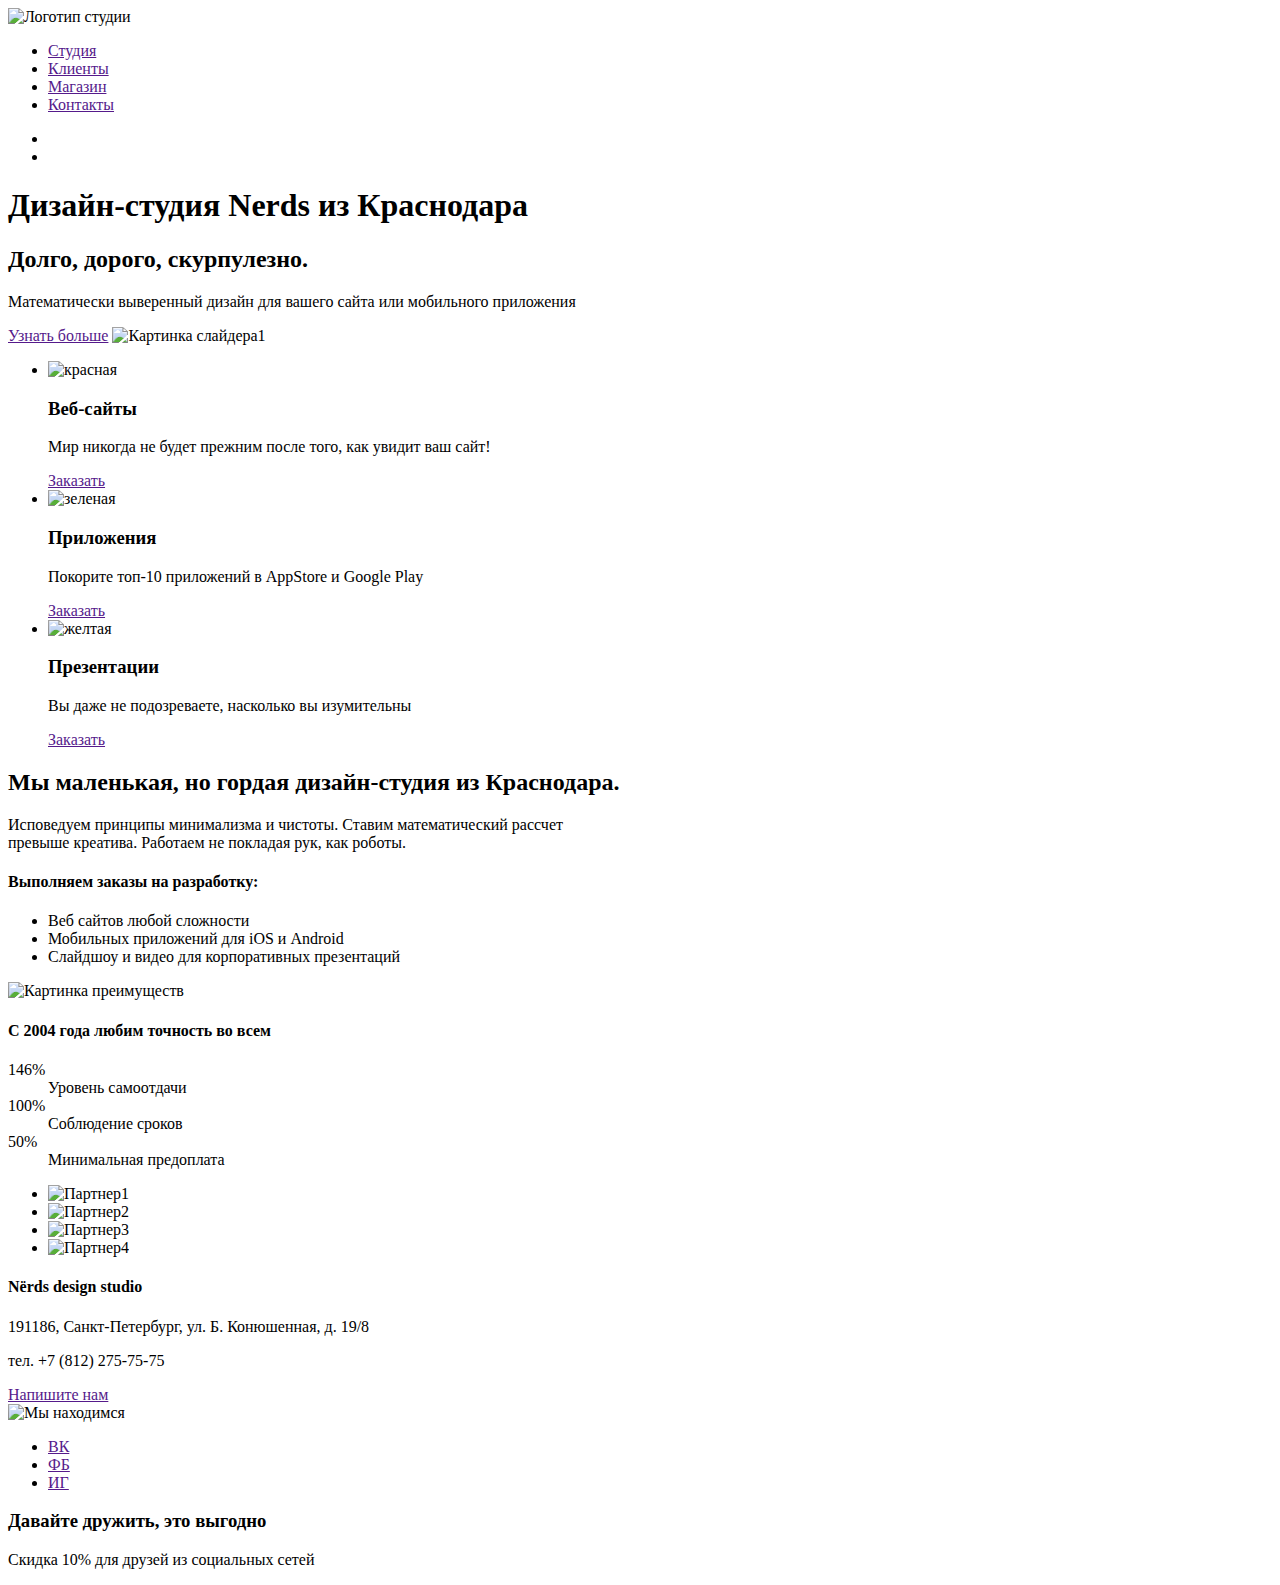
==== index.html @ b824a559 "1_stage" ====
<!DOCTYPE html>
<html lang="ru">
<head>
	<title>Дизайн-студия Nerds из Краснодара</title>
</head>
<body>
	<header id="main-header">
		<a class="main-header-logo"><img src="" alt="Логотип студии"></a>
		<nav class="main-navigation">
			<ul class="main-navigation__list">
				<li class="main-navigation__item"><a href="">Студия</a></li>
				<li class="main-navigation__item"><a href="">Клиенты</a></li>
				<li class="main-navigation__item"><a href="">Магазин</a></li>
				<li class="main-navigation__item"><a href="">Контакты</a></li>
			</ul>
			<ul class="user-navigation__list">
				<li class="user-navigation__item"></li>
				<li class="user-navigation__item"></li>
		</ul>
		</nav>
	</header>
	<main>
		<section id="main-slider">
			<h1 class="visually-hidden">Дизайн-студия Nerds из Краснодара</h1>
			<h2>Долго, дорого, скурпулезно.</h2>
			<p>Математически выверенный дизайн для вашего сайта или мобильного приложения</p>
			<a class="btn" href="">Узнать больше</a>
			<img src="" alt="Картинка слайдера1">
		</section>

		<section id="offers">
			<ul class="offers__list">
				<li class="offers__item">
					<img src="" alt="красная">
					<h3>Веб-сайты</h3>
					<p>Мир никогда не будет прежним после того, как увидит ваш сайт!</p>
					<a href="" class="offers__item__btn btn">Заказать</a>
				</li>
				<li class="offers__item">
					<img src="" alt="зеленая">
					<h3>Приложения</h3>
					<p>Покорите топ-10 приложений в AppStore и Google Play</p>
					<a href="" class="offers__item__btn btn">Заказать</a>
				</li>
				<li class="offers__item">
					<img src="" alt="желтая">
					<h3>Презентации</h3>
					<p>Вы даже не подозреваете, насколько вы изумительны</p>
					<a href="" class="offers__item__btn btn">Заказать</a>
				</li>
			</ul>
		</section>

		<section id="about">
			<h2>Мы маленькая, но гордая дизайн-студия из Краснодара.</h2>
			<p>Исповедуем принципы минимализма и чистоты. Ставим математический рассчет<br>превыше креатива. Работаем не покладая рук, как роботы.</p>
			<h4>Выполняем заказы на разработку:</h4>
			<ul class="about__list">
				<li class="about__item">Веб сайтов любой сложности</li>
				<li class="about__item">Мобильных приложений для iOS и Android</li>
				<li class="about__item">Слайдшоу и видео для корпоративных презентаций</li>
			</ul>
		</section>

		<section id="achievements">
					<img src="" alt="Картинка преимуществ">
					<h4>С 2004 года любим точность во всем</h4>
					<dl achievments__list>
						<dt>146%</dt>
						<dd>Уровень самоотдачи</dd>
						<dt>100%</dt>
						<dd>Соблюдение сроков</dd>
						<dt>50%</dt>
						<dd>Минимальная предоплата</dd>
					</dl>
		</section>	

		<section id="partners">
				<ul class="partners__list">
					<li class="partners__item"><img src="" alt="Партнер1"></li>
					<li class="partners__item"><img src="" alt="Партнер2"></li>
					<li class="partners__item"><img src="" alt="Партнер3"></li>
					<li class="partners__item"><img src="" alt="Партнер4"></li>
				</ul>
		</section>

		<section id="map">
			<div class="map__sticker">
				<h4>Nёrds design studio</h4>
				<p>191186, Санкт-Петербург, ул. Б. Конюшенная, д. 19/8</p>
				<p>тел. +7 (812) 275-75-75</p>
				<a class="btn" href="">Напишите нам</a>
			</div>
			<img src="" alt="Мы находимся">
		</section>

	</main>

	<footer id="main-footer">
		<ul class="footer__social-list">
			<li class="footer__social-item"><a href="">ВК</a></li>
			<li class="footer__social-item"><a href="">ФБ</a></li>
			<li class="footer__social-item"><a href="">ИГ</a></li>
		</ul>

		<div class="footer__text">
			<h3>Давайте дружить, это выгодно</h3>
			<p>Скидка 10% для друзей из социальных сетей</p>
		</div>
	</footer>
</body>
</html>
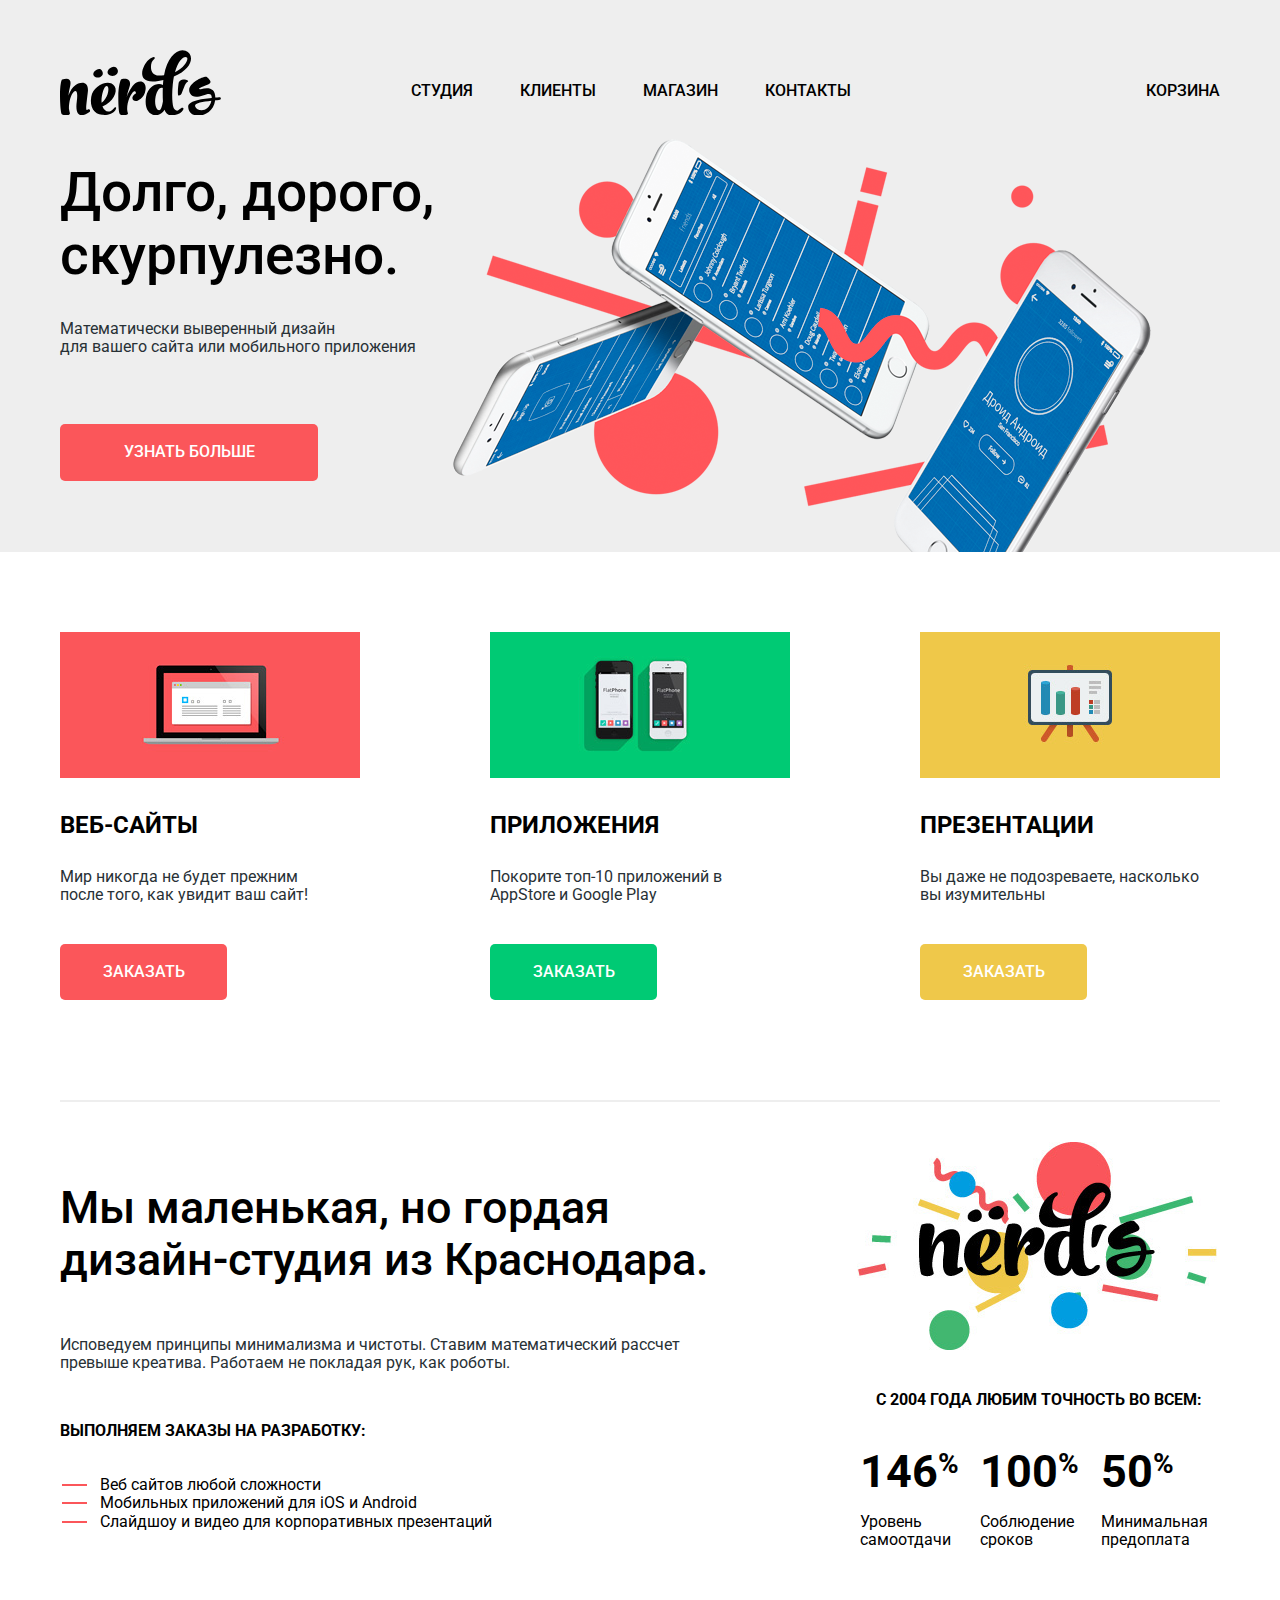
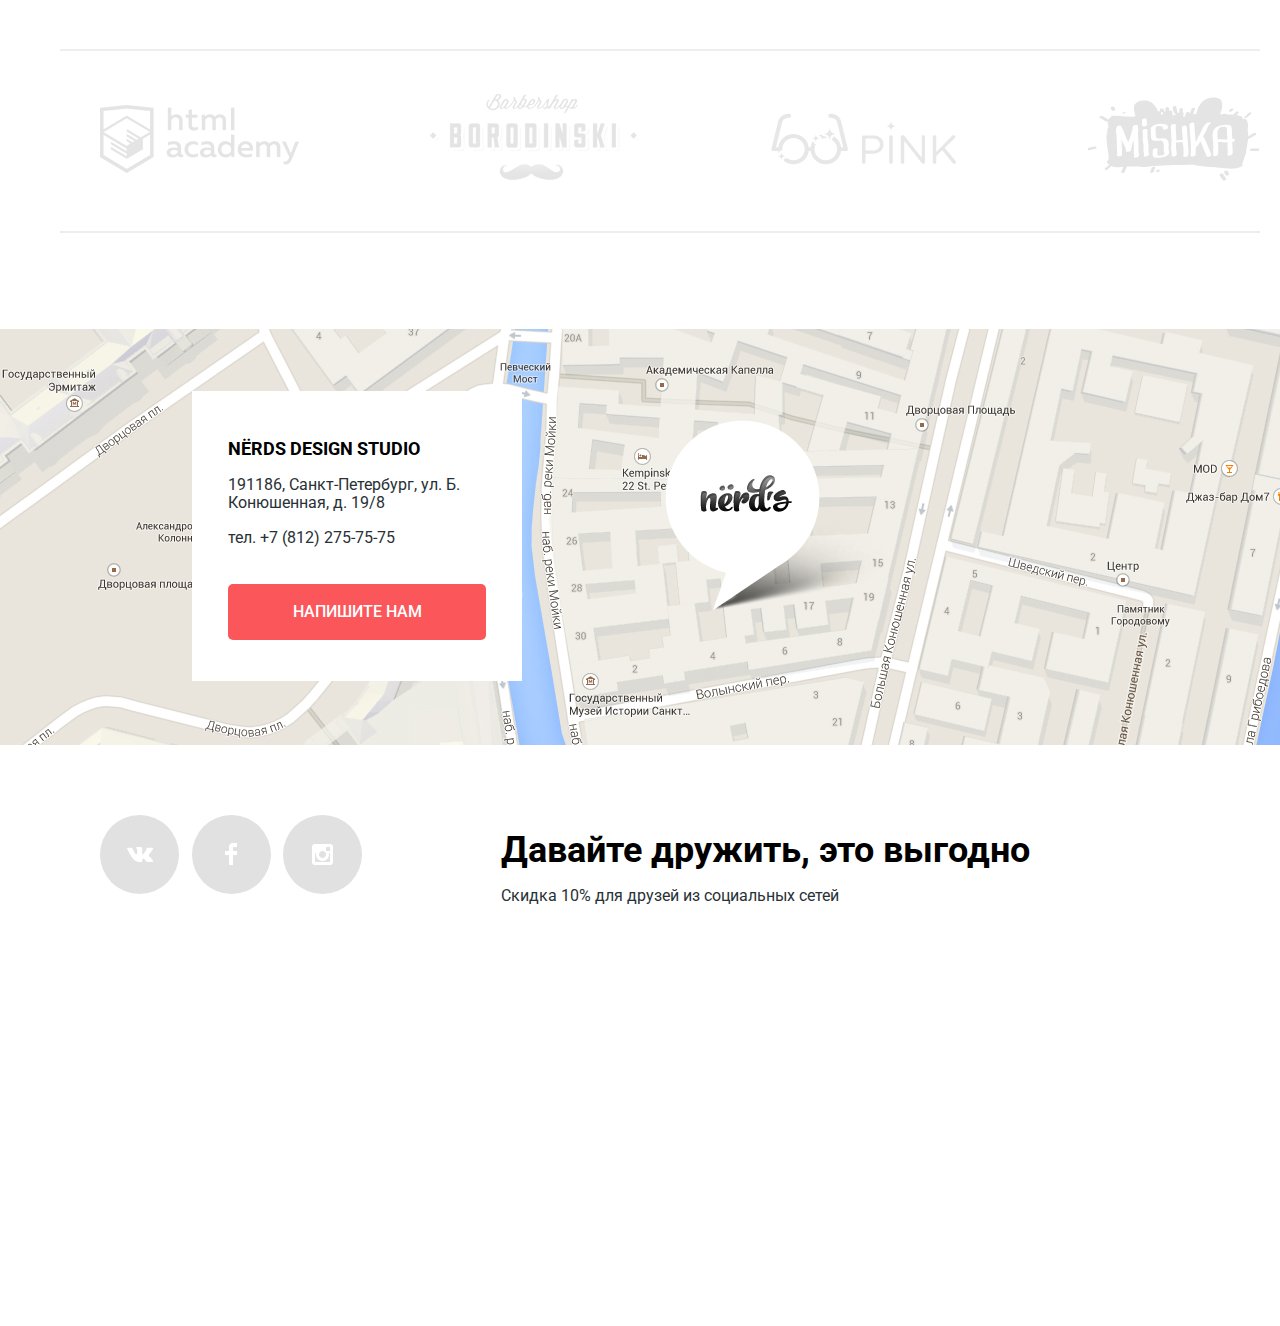
==== commit c089abe6: "css without availability" ====
--- a/index.html
+++ b/index.html
@@ -2,58 +2,69 @@
 <html lang="ru">
 <head>
 	<title>Дизайн-студия Nerds из Краснодара</title>
+	<link rel="stylesheet" href="css/normalize.css">
+	<link rel="stylesheet" href="css/style.css">
+	<link href="https://fonts.googleapis.com/css2?family=Roboto:wght@400;500;700&display=swap" rel="stylesheet">
+	<meta name="viewport" content="width=1400">
 </head>
 <body>
-	<header id="main-header">
-		<a class="main-header-logo"><img src="" alt="Логотип студии"></a>
-		<nav class="main-navigation">
+	<header>
+		<div class="container">
+			<nav class="main-navigation">
+			<a class="main-header__logo"><img src="img/nerds-logo.svg" width="161px" height="66px" alt="Логотип студии"></a>
 			<ul class="main-navigation__list">
-				<li class="main-navigation__item"><a href="">Студия</a></li>
-				<li class="main-navigation__item"><a href="">Клиенты</a></li>
-				<li class="main-navigation__item"><a href="">Магазин</a></li>
-				<li class="main-navigation__item"><a href="">Контакты</a></li>
+					<li class="main-navigation__item"><a href="">Студия</a></li>
+					<li class="main-navigation__item"><a href="">Клиенты</a></li>
+					<li class="main-navigation__item"><a href="">Магазин</a></li>
+					<li class="main-navigation__item"><a href="#main-footer">Контакты</a></li>
+				</ul>
+				<ul class="user-navigation__list">
+					<li class="user-navigation__item"><a href="">Корзина</a></li>
 			</ul>
-			<ul class="user-navigation__list">
-				<li class="user-navigation__item"></li>
-				<li class="user-navigation__item"></li>
-		</ul>
-		</nav>
+			</nav>
+			<h1 class="visually-hidden">Дизайн-студия Nerds из Краснодара</h1>
+			<section id="main-slider">
+				<div class="main-slider__body">
+					<div class="main-slider__wrapper">
+						<h2>Долго, дорого, скурпулезно.</h2>
+						<p>Математически выверенный дизайн<br>для вашего сайта или мобильного приложения</p>
+						<a class="btn" href="">Узнать больше</a>
+					</div>
+				</div>
+			</section>
+		</div>
 	</header>
+
 	<main>
-		<section id="main-slider">
-			<h1 class="visually-hidden">Дизайн-студия Nerds из Краснодара</h1>
-			<h2>Долго, дорого, скурпулезно.</h2>
-			<p>Математически выверенный дизайн для вашего сайта или мобильного приложения</p>
-			<a class="btn" href="">Узнать больше</a>
-			<img src="" alt="Картинка слайдера1">
-		</section>
-
+		<div class="container">
 		<section id="offers">
 			<ul class="offers__list">
 				<li class="offers__item">
-					<img src="" alt="красная">
+					<img src="img/illustration-1.jpg" alt="красная">
 					<h3>Веб-сайты</h3>
 					<p>Мир никогда не будет прежним после того, как увидит ваш сайт!</p>
 					<a href="" class="offers__item__btn btn">Заказать</a>
 				</li>
 				<li class="offers__item">
-					<img src="" alt="зеленая">
+					<img src="img/illustration-2.jpg" alt="зеленая">
 					<h3>Приложения</h3>
 					<p>Покорите топ-10 приложений в AppStore и Google Play</p>
-					<a href="" class="offers__item__btn btn">Заказать</a>
+					<a href="" class="offers__item__btn_green btn">Заказать</a>
 				</li>
 				<li class="offers__item">
-					<img src="" alt="желтая">
+					<img src="img/illustration-3.jpg" alt="желтая">
 					<h3>Презентации</h3>
 					<p>Вы даже не подозреваете, насколько вы изумительны</p>
-					<a href="" class="offers__item__btn btn">Заказать</a>
+					<a href="" class="offers__item__btn_yellow btn">Заказать</a>
 				</li>
 			</ul>
+
 		</section>
 
+		<div class="about__block__wrapper">
 		<section id="about">
 			<h2>Мы маленькая, но гордая дизайн-студия из Краснодара.</h2>
-			<p>Исповедуем принципы минимализма и чистоты. Ставим математический рассчет<br>превыше креатива. Работаем не покладая рук, как роботы.</p>
+			<p>Исповедуем принципы минимализма и чистоты. Ставим математический рассчет превыше креатива. Работаем не покладая рук, как роботы.</p>
 			<h4>Выполняем заказы на разработку:</h4>
 			<ul class="about__list">
 				<li class="about__item">Веб сайтов любой сложности</li>
@@ -63,44 +74,86 @@
 		</section>
 
 		<section id="achievements">
-					<img src="" alt="Картинка преимуществ">
-					<h4>С 2004 года любим точность во всем</h4>
-					<dl achievments__list>
-						<dt>146%</dt>
-						<dd>Уровень самоотдачи</dd>
-						<dt>100%</dt>
-						<dd>Соблюдение сроков</dd>
-						<dt>50%</dt>
-						<dd>Минимальная предоплата</dd>
-					</dl>
+					<img src="img/nerds-illustration.jpg" alt="Картинка преимуществ">
+					<table class="achievements__table">
+            <caption>с 2004 года Любим точность во всем:</caption>
+            <thead>
+              <tr>
+                <th>Уровень самоотдачи</th>
+                <th>Соблюдение сроков</th>
+                <th>Минимальная предоплата</th>
+              </tr>
+            </thead>
+            <tbody>
+              <tr>
+                <td>146<sup>%</sup></td>
+                <td>100<sup>%</sup></td>
+                <td>50<sup>%</sup></td>
+              </tr>
+            </tbody>
+          </table>
 		</section>	
+		</div>
 
 		<section id="partners">
 				<ul class="partners__list">
-					<li class="partners__item"><img src="" alt="Партнер1"></li>
-					<li class="partners__item"><img src="" alt="Партнер2"></li>
-					<li class="partners__item"><img src="" alt="Партнер3"></li>
-					<li class="partners__item"><img src="" alt="Партнер4"></li>
+					<li class="partners__item"><a href=""><img src="img/logo-1.png" alt="Партнер1"></a></li>
+					<li class="partners__item"><a href=""><img src="img/logo-2.png" alt="Партнер1"></a></li>
+					<li class="partners__item"><a href=""><img src="img/logo-3.png" alt="Партнер1"></a></li>
+					<li class="partners__item"><a href=""><img src="img/logo-4.png" alt="Партнер1"></a></li>
 				</ul>
 		</section>
+	</div>
 
 		<section id="map">
+			<h2 class="visually-hidden">Мы находимся</h2>
+			<figure class="map__image">
+				<img src="img/map.jpg" alt="Карта">
+			</figure>
 			<div class="map__sticker">
 				<h4>Nёrds design studio</h4>
 				<p>191186, Санкт-Петербург, ул. Б. Конюшенная, д. 19/8</p>
 				<p>тел. +7 (812) 275-75-75</p>
 				<a class="btn" href="">Напишите нам</a>
 			</div>
-			<img src="" alt="Мы находимся">
+			<img class="map__marker" src="img/map-marker.png" alt="Мы находимся">
 		</section>
 
 	</main>
 
+	<div class="container">
 	<footer id="main-footer">
 		<ul class="footer__social-list">
-			<li class="footer__social-item"><a href="">ВК</a></li>
-			<li class="footer__social-item"><a href="">ФБ</a></li>
-			<li class="footer__social-item"><a href="">ИГ</a></li>
+			<li class="footer__social-item">
+				<a href="">
+					<svg version="1.1" id="Layer_1" xmlns="http://www.w3.org/2000/svg" xmlns:xlink="http://www.w3.org/1999/xlink" x="0px" y="0px" width="26px" height="15px" viewBox="0 0 26 15" enable-background="new 0 0 26 15" xml:space="preserve">
+						<path fill="#FFFFFF" d="M16.138,11.51c0.956-0.309,2.18,2.04,3.483,2.939c0.978,0.681,1.727,0.534,1.727,0.534l3.473-0.05
+						c0,0,1.815-0.112,0.957-1.554c-0.071-0.12-0.503-1.069-2.585-3.022c-2.177-2.043-1.882-1.712,0.739-5.244
+						c1.597-2.153,2.236-3.468,2.036-4.028c-0.192-0.539-1.365-0.399-1.365-0.399L20.69,0.713c-0.381,0.001-0.704,0.119-0.851,0.515
+						c-0.003,0.004-0.621,1.666-1.445,3.079c-1.741,2.989-2.436,3.148-2.724,2.961c-0.661-0.433-0.494-1.737-0.494-2.664
+						c0-2.897,0.432-4.105-0.846-4.417c-0.427-0.104-0.739-0.172-1.828-0.182c-1.392-0.021-2.574,0-3.244,0.329
+						c-0.445,0.223-0.786,0.712-0.579,0.74c0.26,0.035,0.843,0.16,1.155,0.586c0.401,0.552,0.389,1.789,0.389,1.789
+						s0.229,3.411-0.54,3.834c-0.528,0.29-1.25-0.302-2.803-3.016C6.087,2.879,5.488,1.345,5.488,1.345S5.372,1.06,5.162,0.904
+						C4.912,0.719,4.562,0.66,4.562,0.66L0.848,0.684c0,0-0.558,0.016-0.763,0.262C-0.097,1.164,0.07,1.614,0.07,1.614
+						s2.909,6.881,6.203,10.347c3.02,3.182,6.452,2.971,6.452,2.971h1.555c0,0,0.469-0.054,0.709-0.312
+						c0.224-0.24,0.214-0.691,0.214-0.691S15.172,11.82,16.138,11.51z"/>
+					</svg>
+				</a>
+			</li>
+			<li class="footer__social-item">
+				<a href="">
+					<svg xmlns="http://www.w3.org/2000/svg" xmlns:xlink="http://www.w3.org/1999/xlink" width="12" height="22" viewBox="0 0 12 22">
+  					<image id="fb-icon" width="12" height="22" xlink:href="[data-uri]"/>
+					</svg>
+				</a>
+			</li>
+			<li class="footer__social-item">
+				<a href="">
+					<svg xmlns="http://www.w3.org/2000/svg" xmlns:xlink="http://www.w3.org/1999/xlink" width="21" height="21" viewBox="0 0 21 21">
+  					<image id="insta-icon" width="21" height="21" xlink:href="[data-uri]"/>
+					</svg>
+				</a>
+			</li>
 		</ul>
 
 		<div class="footer__text">
@@ -108,5 +161,26 @@
 			<p>Скидка 10% для друзей из социальных сетей</p>
 		</div>
 	</footer>
+	</div>
+
+	<section id="modal" class="visually-hidden">
+		<h2>Напишите нам</h2>
+		<form class="modal__form" action="" method="post">
+			<p>
+				<label for="form__name">Ваше имя:</label>
+				<input type="text" id="form__name" placeholder="Представьтесь, пожалуйста">
+			</p>
+			<p>
+				<label for="form__email">Ваш e-mail:</label>
+				<input type="text" id="form__email" placeholder="Для отправки ответа">
+			</p>
+			<p>
+				<label for="form__text">Текст письма:</label>
+				<input type="text" id="form__text" placeholder="Для отправки ответа">
+			</p>
+			<button class="btn" type="submit">Отправить</button>			
+		</form>
+		<button class="modal__close" type="button">Закрыть</button>
+	</section>
 </body>
 </html>--- a/css/style.css
+++ b/css/style.css
@@ -0,0 +1,330 @@
+.reg {
+  font-weight: 400;
+}
+.med {
+  font-weight: 500;
+}
+.bold {
+  font-weight: 700;
+}
+body {
+  font-family: 'Roboto', sans-serif;
+  background-color: #fff;
+}
+h1,
+h2,
+h3,
+h4,
+nav {
+  color: #000;
+  text-transform: uppercase;
+  margin: 0;
+}
+ul,
+li {
+  list-style: none;
+}
+a {
+  text-decoration: none;
+  outline: none;
+  color: #000;
+}
+p {
+  font-weight: 400;
+  color: #283136;
+  font-size: 16px;
+}
+.visually-hidden {
+  position: absolute;
+  clip: rect(0 0 0 0);
+  width: 1px;
+  height: 1px;
+  margin: -1px;
+}
+.btn {
+  font-weight: 500;
+  font-size: 16px;
+  padding: 19px 63px;
+  text-transform: uppercase;
+  color: #fff;
+  background-color: #fb565a;
+  border-radius: 5px;
+  position: relative;
+  display: flex;
+  width: 132px;
+  justify-content: center;
+}
+.container {
+  width: 1160px;
+  margin: 0 auto;
+  padding: 0 20px;
+  display: flex;
+  justify-content: space-between;
+  flex-wrap: wrap;
+}
+header {
+  background-color: #eeeeee;
+  min-height: 114px;
+  display: flex;
+  margin-bottom: 80px;
+}
+header nav {
+  display: inherit;
+  width: 100%;
+  justify-content: space-between;
+  margin-top: 50px;
+}
+header nav a {
+  font-weight: 500;
+  font-size: 16px;
+}
+header nav a:hover {
+  color: #fb565a;
+}
+header nav a:visited {
+  border-bottom: 2px solid #fb565a;
+}
+header nav a:active {
+  color: rgba(0, 0, 0, 0.3);
+}
+header nav .main-navigation__list {
+  font-weight: 500;
+  font-size: 16px;
+  width: 440px;
+  margin: 0;
+  padding: 0;
+  display: inherit;
+  justify-content: space-between;
+  margin-top: 32px;
+}
+header nav .user-navigation__list {
+  font-weight: 500;
+  font-size: 16px;
+  width: 178px;
+  margin: 0;
+  padding: 0;
+  display: inherit;
+  justify-content: flex-end;
+  margin-top: 32px;
+}
+header nav .main-header__logo {
+  width: 160px;
+  height: 65px;
+  margin: 0;
+}
+header section#main-slider {
+  position: relative;
+  min-height: 433px;
+  width: 100%;
+  height: 437px;
+}
+header section#main-slider .main-slider__body {
+  width: 100%;
+  height: 437px;
+  position: absolute;
+  background-color: #eeeeee;
+  background-image: url("../img/slide1.png");
+  background-repeat: no-repeat;
+  background-position: 85% bottom;
+}
+header section#main-slider .main-slider__body .main-slider__wrapper {
+  margin-top: 46px;
+}
+header section#main-slider .main-slider__body .main-slider__wrapper h2 {
+  font-weight: 500;
+  font-size: 55px;
+  text-transform: none;
+  margin-bottom: 32px;
+  width: 380px;
+}
+header section#main-slider .main-slider__body .main-slider__wrapper p {
+  margin-bottom: 68px;
+}
+section#offers {
+  width: 100%;
+  border-bottom: 2px solid #eeeeee;
+  padding-bottom: 100px;
+}
+section#offers .offers__list {
+  display: flex;
+  justify-content: space-between;
+  padding: 0;
+  margin: 0;
+}
+section#offers .offers__item {
+  width: 300px;
+}
+section#offers .offers__item img {
+  margin-bottom: 30px;
+}
+section#offers .offers__item h3 {
+  font-weight: 700;
+  font-size: 24px;
+  margin-bottom: 28px;
+}
+section#offers .offers__item p {
+  margin-bottom: 39px;
+  width: 280px;
+}
+section#offers .offers__item a {
+  width: 41px;
+}
+section#offers .offers__item__btn_green {
+  background-color: #00ca74;
+}
+section#offers .offers__item__btn_yellow {
+  background-color: #efc84a;
+}
+.about__block__wrapper {
+  width: 100%;
+  display: flex;
+  justify-content: space-between;
+  margin-bottom: 80px;
+}
+section#about {
+  margin-top: 80px;
+  width: 680px;
+}
+section#about h2 {
+  font-weight: 500;
+  font-size: 45px;
+  text-transform: none;
+  margin-bottom: 50px;
+}
+section#about p {
+  margin-bottom: 50px;
+}
+section#about h4 {
+  font-weight: 700;
+  font-size: 16px;
+  margin-bottom: 35px;
+}
+section#about li {
+  position: relative;
+}
+section#about li:before {
+  content: "";
+  position: absolute;
+  top: 45%;
+  left: -6%;
+  width: 25px;
+  height: 2px;
+  background: url("../img/line_about.png") no-repeat left center;
+}
+section#achievements {
+  width: 363px;
+  margin-top: 40px;
+}
+section#achievements .achievements__table {
+  margin-top: 36px;
+}
+section#achievements .achievements__table caption {
+  margin-bottom: 23px;
+  font-weight: 700;
+  font-size: 16px;
+  text-transform: uppercase;
+}
+section#achievements .achievements__table thead {
+  display: table-footer-group;
+  text-align: left;
+}
+section#achievements .achievements__table th {
+  font-weight: 400;
+  font-size: 16px;
+}
+section#achievements .achievements__table tbody {
+  font-weight: 700;
+  font-size: 45px;
+}
+section#achievements .achievements__table td {
+  width: 33%;
+  height: 74px;
+}
+section#achievements .achievements__table sup {
+  font-size: 28px;
+}
+section#partners {
+  width: 100%;
+  margin-bottom: 80px;
+}
+section#partners .partners__list {
+  width: 100%;
+  min-height: 180px;
+  display: flex;
+  justify-content: space-between;
+  align-items: center;
+  border-top: 2px solid #eeeeee;
+  border-bottom: 2px solid #eeeeee;
+}
+section#partners img {
+  opacity: 0.1;
+}
+section#map {
+  width: 100%;
+  height: 416px;
+  text-align: center;
+  position: relative;
+  margin-bottom: 70px;
+}
+section#map .map__image {
+  padding: 0;
+  margin: 0;
+}
+section#map .map__sticker {
+  position: absolute;
+  top: 15%;
+  left: 15%;
+  width: 330px;
+  height: 290px;
+  box-sizing: border-box;
+  padding: 48px 36px;
+  background-color: #fff;
+  text-align: left;
+}
+section#map .map__sticker h4 {
+  font-weight: 700;
+  font-size: 18px;
+}
+section#map .map__sticker p {
+  font-weight: 400;
+  font-size: 16px;
+}
+section#map .map__sticker p:nth-child(3) {
+  margin-bottom: 37px;
+}
+section#map .map__sticker a {
+  justify-content: center;
+}
+section#map .map__marker {
+  position: absolute;
+  top: 22%;
+  right: 30%;
+}
+footer#main-footer {
+  width: 100%;
+  display: flex;
+  align-items: baseline;
+}
+footer#main-footer .footer__social-list {
+  margin: 0;
+  padding-right: 139px;
+  display: flex;
+  justify-content: space-between;
+  width: 262px;
+}
+footer#main-footer .footer__social-list a {
+  display: flex;
+  justify-content: center;
+  align-items: center;
+  width: 79px;
+  height: 79px;
+  background-color: #e1e1e1;
+  border-radius: 50%;
+}
+footer#main-footer .footer__text {
+  width: 560px;
+}
+footer#main-footer .footer__text h3 {
+  text-transform: none;
+  font-size: 36px;
+}
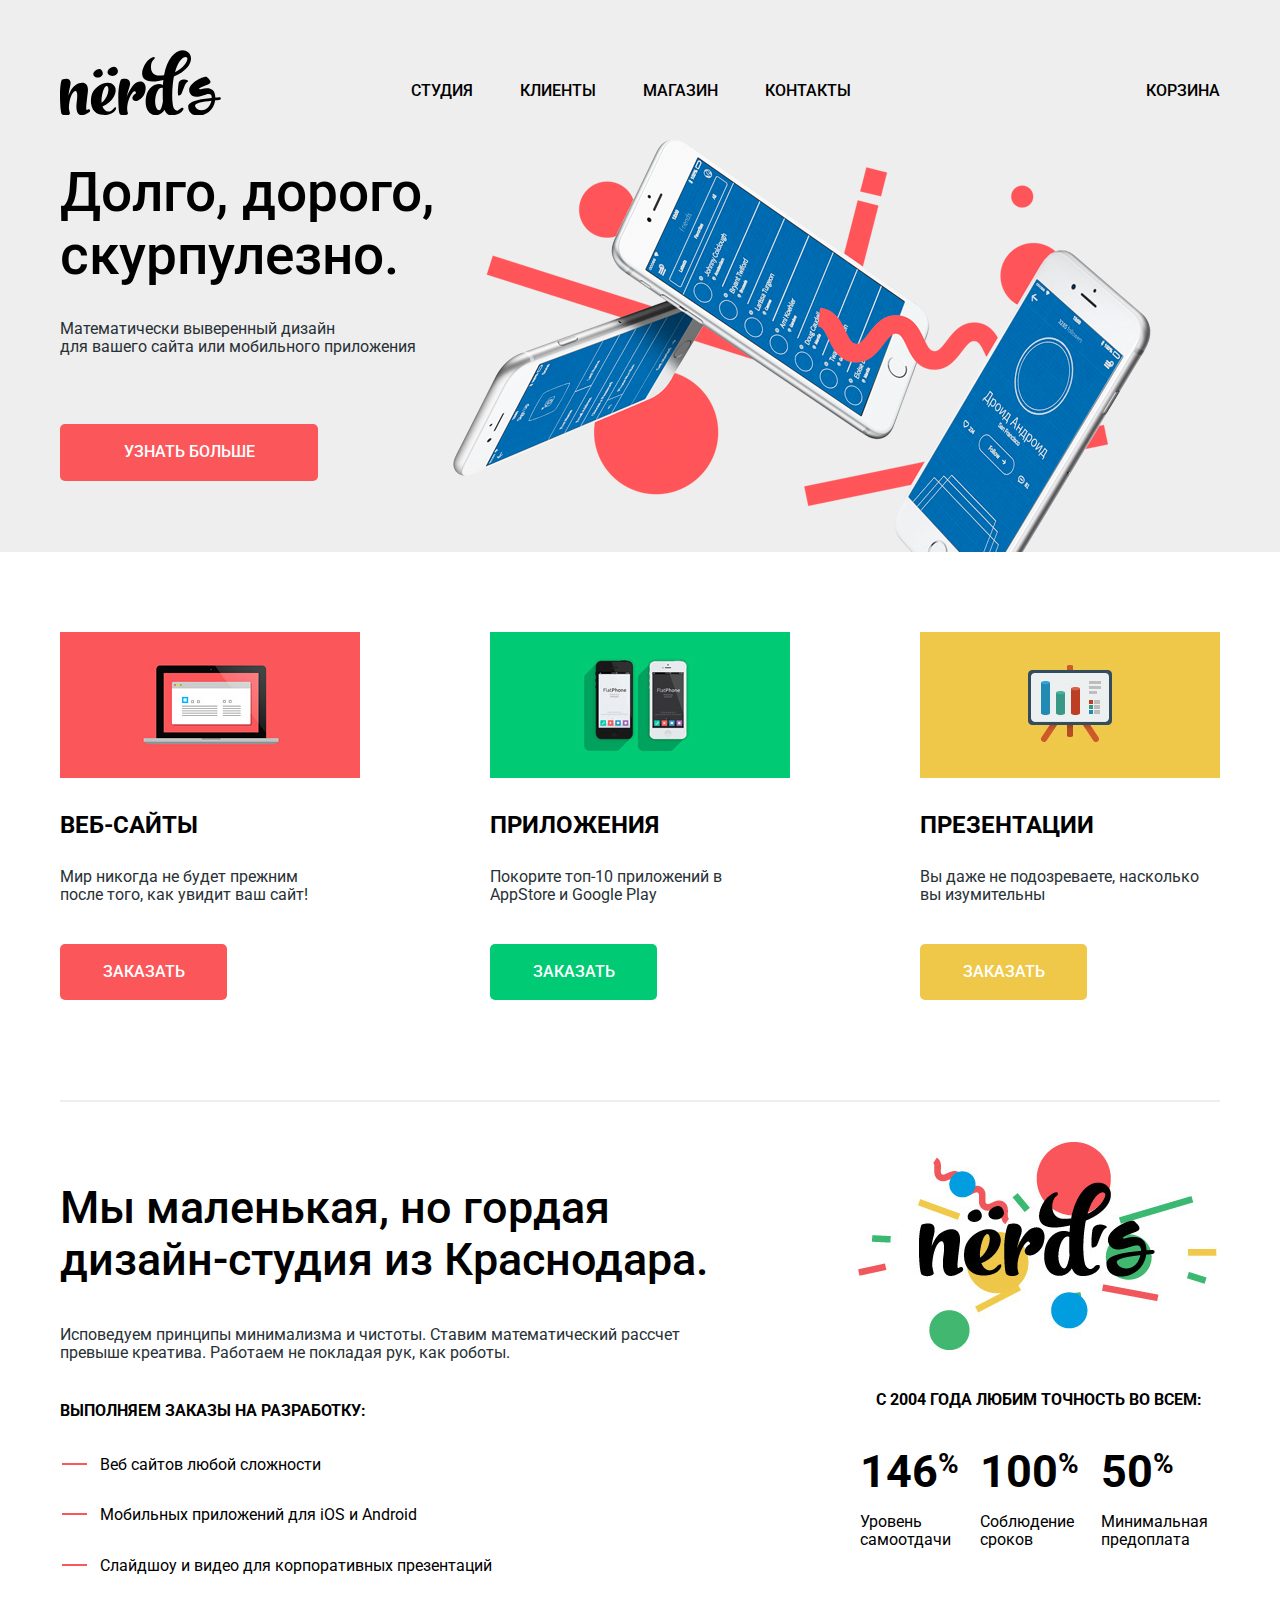
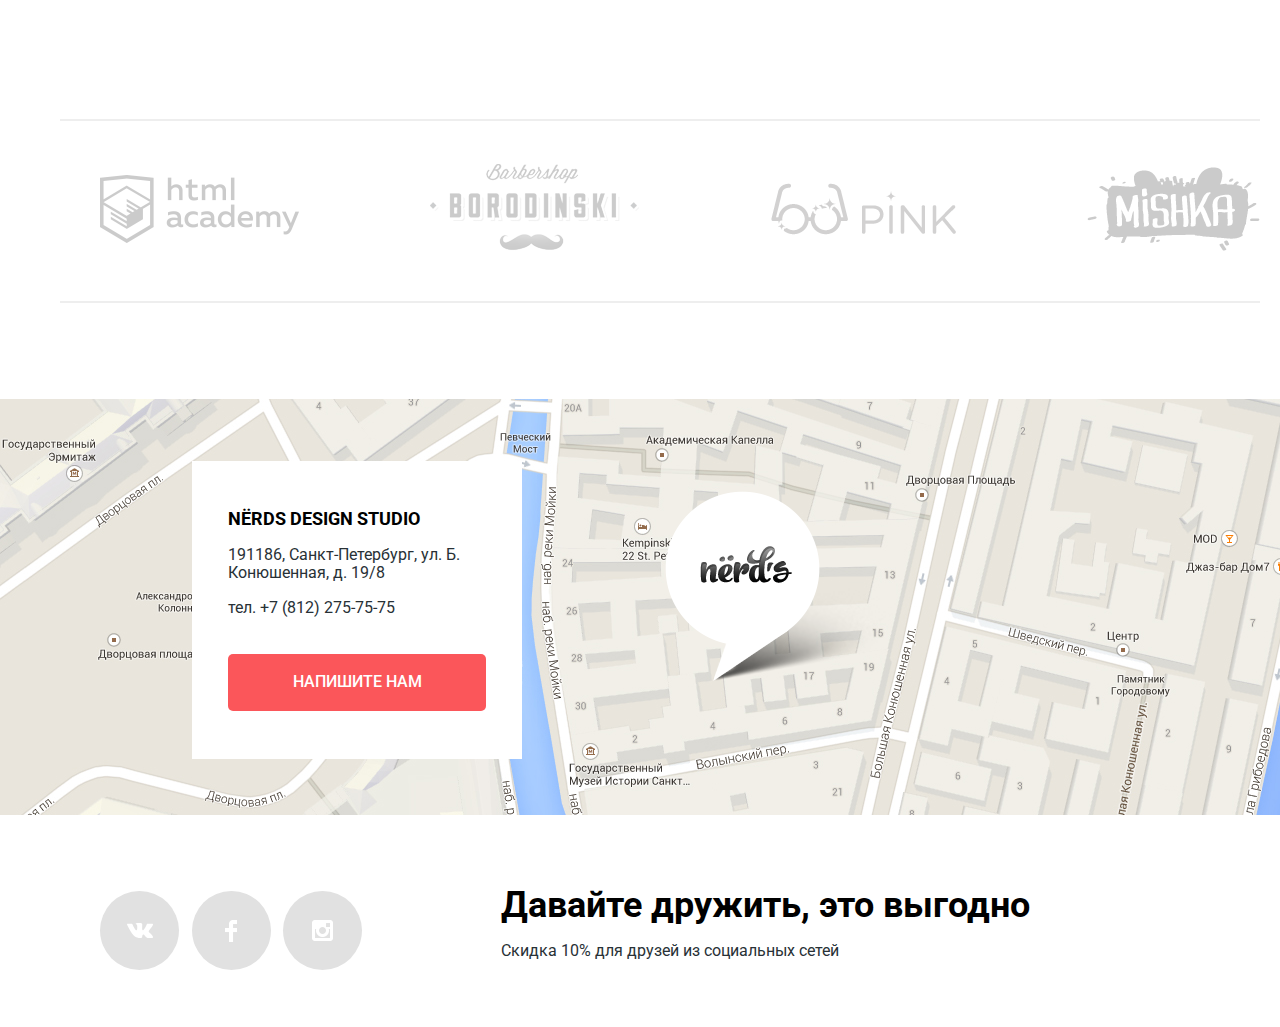
==== commit 2543e75f: "()" ====
--- a/index.html
+++ b/index.html
@@ -125,7 +125,7 @@
 	<footer id="main-footer">
 		<ul class="footer__social-list">
 			<li class="footer__social-item">
-				<a href="">
+				<a href="#">
 					<svg version="1.1" id="Layer_1" xmlns="http://www.w3.org/2000/svg" xmlns:xlink="http://www.w3.org/1999/xlink" x="0px" y="0px" width="26px" height="15px" viewBox="0 0 26 15" enable-background="new 0 0 26 15" xml:space="preserve">
 						<path fill="#FFFFFF" d="M16.138,11.51c0.956-0.309,2.18,2.04,3.483,2.939c0.978,0.681,1.727,0.534,1.727,0.534l3.473-0.05
 						c0,0,1.815-0.112,0.957-1.554c-0.071-0.12-0.503-1.069-2.585-3.022c-2.177-2.043-1.882-1.712,0.739-5.244
@@ -141,14 +141,14 @@
 				</a>
 			</li>
 			<li class="footer__social-item">
-				<a href="">
+				<a href="#">
 					<svg xmlns="http://www.w3.org/2000/svg" xmlns:xlink="http://www.w3.org/1999/xlink" width="12" height="22" viewBox="0 0 12 22">
   					<image id="fb-icon" width="12" height="22" xlink:href="[data-uri]"/>
 					</svg>
 				</a>
 			</li>
 			<li class="footer__social-item">
-				<a href="">
+				<a href="#">
 					<svg xmlns="http://www.w3.org/2000/svg" xmlns:xlink="http://www.w3.org/1999/xlink" width="21" height="21" viewBox="0 0 21 21">
   					<image id="insta-icon" width="21" height="21" xlink:href="[data-uri]"/>
 					</svg>
@@ -163,24 +163,26 @@
 	</footer>
 	</div>
 
-	<section id="modal" class="visually-hidden">
+	<section class="modal modal__write-us">
 		<h2>Напишите нам</h2>
 		<form class="modal__form" action="" method="post">
-			<p>
-				<label for="form__name">Ваше имя:</label>
-				<input type="text" id="form__name" placeholder="Представьтесь, пожалуйста">
-			</p>
-			<p>
-				<label for="form__email">Ваш e-mail:</label>
-				<input type="text" id="form__email" placeholder="Для отправки ответа">
-			</p>
+			<div class="modal__form__row">
+				<p>
+					<label for="form__name">Ваше имя:</label>
+					<input type="text" id="form__name" placeholder="Представьтесь, пожалуйста">
+				</p>
+				<p>
+					<label for="form__email">Ваш e-mail:</label>
+					<input type="text" id="form__email" placeholder="Для отправки ответа">
+				</p>
+			</div>
 			<p>
 				<label for="form__text">Текст письма:</label>
-				<input type="text" id="form__text" placeholder="Для отправки ответа">
+				<input type="text" id="form__text" placeholder="В свободной форме">
 			</p>
 			<button class="btn" type="submit">Отправить</button>			
 		</form>
-		<button class="modal__close" type="button">Закрыть</button>
+		<button class="modal__close" type="button"><span class="visually-hidden">Закрыть</span></button>
 	</section>
 </body>
 </html>--- a/css/style.css
+++ b/css/style.css
@@ -111,6 +111,13 @@
   width: 160px;
   height: 65px;
   margin: 0;
+  cursor: pointer;
+}
+header nav .main-header__logo:hover {
+  opacity: 0.9;
+}
+header nav .main-header__logo:active {
+  opacity: 0.2;
 }
 header section#main-slider {
   position: relative;
@@ -140,6 +147,12 @@
 header section#main-slider .main-slider__body .main-slider__wrapper p {
   margin-bottom: 68px;
 }
+header section#main-slider .main-slider__body .main-slider__wrapper .btn:hover {
+  background-color: #e74246;
+}
+header section#main-slider .main-slider__body .main-slider__wrapper .btn:active {
+  color: rgba(255, 255, 255, 0.3);
+}
 section#offers {
   width: 100%;
   border-bottom: 2px solid #eeeeee;
@@ -169,11 +182,29 @@
 section#offers .offers__item a {
   width: 41px;
 }
+section#offers .offers__item__btn:hover {
+  background-color: #e74246;
+}
+section#offers .offers__item__btn:active {
+  color: rgba(255, 255, 255, 0.3);
+}
 section#offers .offers__item__btn_green {
   background-color: #00ca74;
 }
+section#offers .offers__item__btn_green:hover {
+  background-color: #00bc6c;
+}
+section#offers .offers__item__btn_green:active {
+  color: rgba(255, 255, 255, 0.3);
+}
 section#offers .offers__item__btn_yellow {
   background-color: #efc84a;
+}
+section#offers .offers__item__btn_yellow:hover {
+  background-color: #eab534;
+}
+section#offers .offers__item__btn_yellow:active {
+  color: rgba(255, 255, 255, 0.3);
 }
 .about__block__wrapper {
   width: 100%;
@@ -189,10 +220,10 @@
   font-weight: 500;
   font-size: 45px;
   text-transform: none;
-  margin-bottom: 50px;
+  margin-bottom: 40px;
 }
 section#about p {
-  margin-bottom: 50px;
+  margin-bottom: 40px;
 }
 section#about h4 {
   font-weight: 700;
@@ -201,11 +232,12 @@
 }
 section#about li {
   position: relative;
+  padding-bottom: 32px;
 }
 section#about li:before {
   content: "";
   position: absolute;
-  top: 45%;
+  top: 14%;
   left: -6%;
   width: 25px;
   height: 2px;
@@ -257,6 +289,12 @@
   border-bottom: 2px solid #eeeeee;
 }
 section#partners img {
+  opacity: 0.2;
+}
+section#partners img:hover {
+  opacity: 1;
+}
+section#partners img:active {
   opacity: 0.1;
 }
 section#map {
@@ -275,7 +313,6 @@
   top: 15%;
   left: 15%;
   width: 330px;
-  height: 290px;
   box-sizing: border-box;
   padding: 48px 36px;
   background-color: #fff;
@@ -303,7 +340,8 @@
 footer#main-footer {
   width: 100%;
   display: flex;
-  align-items: baseline;
+  align-items: center;
+  margin-bottom: 50px;
 }
 footer#main-footer .footer__social-list {
   margin: 0;
@@ -311,6 +349,9 @@
   display: flex;
   justify-content: space-between;
   width: 262px;
+}
+footer#main-footer .footer__social-list svg:active {
+  opacity: 0.3;
 }
 footer#main-footer .footer__social-list a {
   display: flex;
@@ -321,6 +362,12 @@
   background-color: #e1e1e1;
   border-radius: 50%;
 }
+footer#main-footer .footer__social-list a:hover {
+  background-color: #e74246;
+}
+footer#main-footer .footer__social-list a:active {
+  background-color: #e37376;
+}
 footer#main-footer .footer__text {
   width: 560px;
 }
@@ -328,3 +375,118 @@
   text-transform: none;
   font-size: 36px;
 }
+.modal {
+  position: fixed;
+}
+.modal__write-us {
+  display: none;
+  width: 960px;
+  box-sizing: border-box;
+  padding: 75px 100px;
+  background: #fff;
+  box-shadow: 0 20px 40px 0 rgba(0, 1, 1, 0.75);
+  top: 50%;
+  right: 50%;
+  margin-top: -300px;
+  margin-right: -490px;
+}
+.modal__write-us p {
+  display: flex;
+  flex-direction: column;
+  margin: 0;
+}
+.modal__write-us h2 {
+  font-weight: 500;
+  font-size: 45px;
+  text-transform: none;
+  margin-bottom: 50px;
+}
+.modal__write-us input {
+  width: 360px;
+  height: 50px;
+  box-sizing: border-box;
+  border: 2px solid #eeeeee;
+  padding: 14px 16px;
+  font-size: 16px;
+  font-weight: 400;
+}
+.modal__write-us input:hover {
+  border-color: #b4b9bb;
+}
+.modal__write-us input:active {
+  border-color: #000;
+}
+.modal__write-us input:active::placeholder {
+  color: #444444;
+}
+.modal__write-us label {
+  font-size: 16px;
+  font-weight: 700;
+  margin-bottom: 14px;
+}
+.modal__write-us p:nth-child(2) {
+  margin-bottom: 48px;
+}
+.modal__write-us .btn {
+  display: flex;
+  align-items: center;
+  width: 260px;
+  height: 50px;
+  border: none;
+  cursor: pointer;
+}
+.modal__write-us .btn:hover {
+  background-color: #e74246;
+}
+.modal__write-us .btn:active,
+.modal__write-us .btn:focus {
+  color: rgba(255, 255, 255, 0.3);
+  outline: none;
+}
+.modal__write-us .modal__form__row {
+  display: flex;
+  justify-content: space-between;
+  margin-bottom: 36px;
+}
+.modal__write-us .modal__form__row p {
+  margin: 0;
+}
+.modal__write-us .modal__close {
+  position: absolute;
+  top: 77px;
+  right: 87px;
+  width: 27px;
+  height: 27px;
+  padding: 0;
+  background: none;
+  border: none;
+  cursor: pointer;
+  opacity: 0.3;
+  outline: none;
+}
+.modal__write-us .modal__close:before {
+  content: "";
+  position: absolute;
+  top: 10px;
+  left: 0;
+  width: 27px;
+  height: 5px;
+  background-color: #fb565a;
+  transform: rotate(45deg);
+}
+.modal__write-us .modal__close:after {
+  content: "";
+  position: absolute;
+  top: 10px;
+  left: 0;
+  width: 27px;
+  height: 5px;
+  background-color: #fb565a;
+  transform: rotate(-45deg);
+}
+.modal__write-us .modal__close:hover {
+  opacity: 1;
+}
+.modal__write-us .modal__close:active {
+  opacity: 0.1;
+}
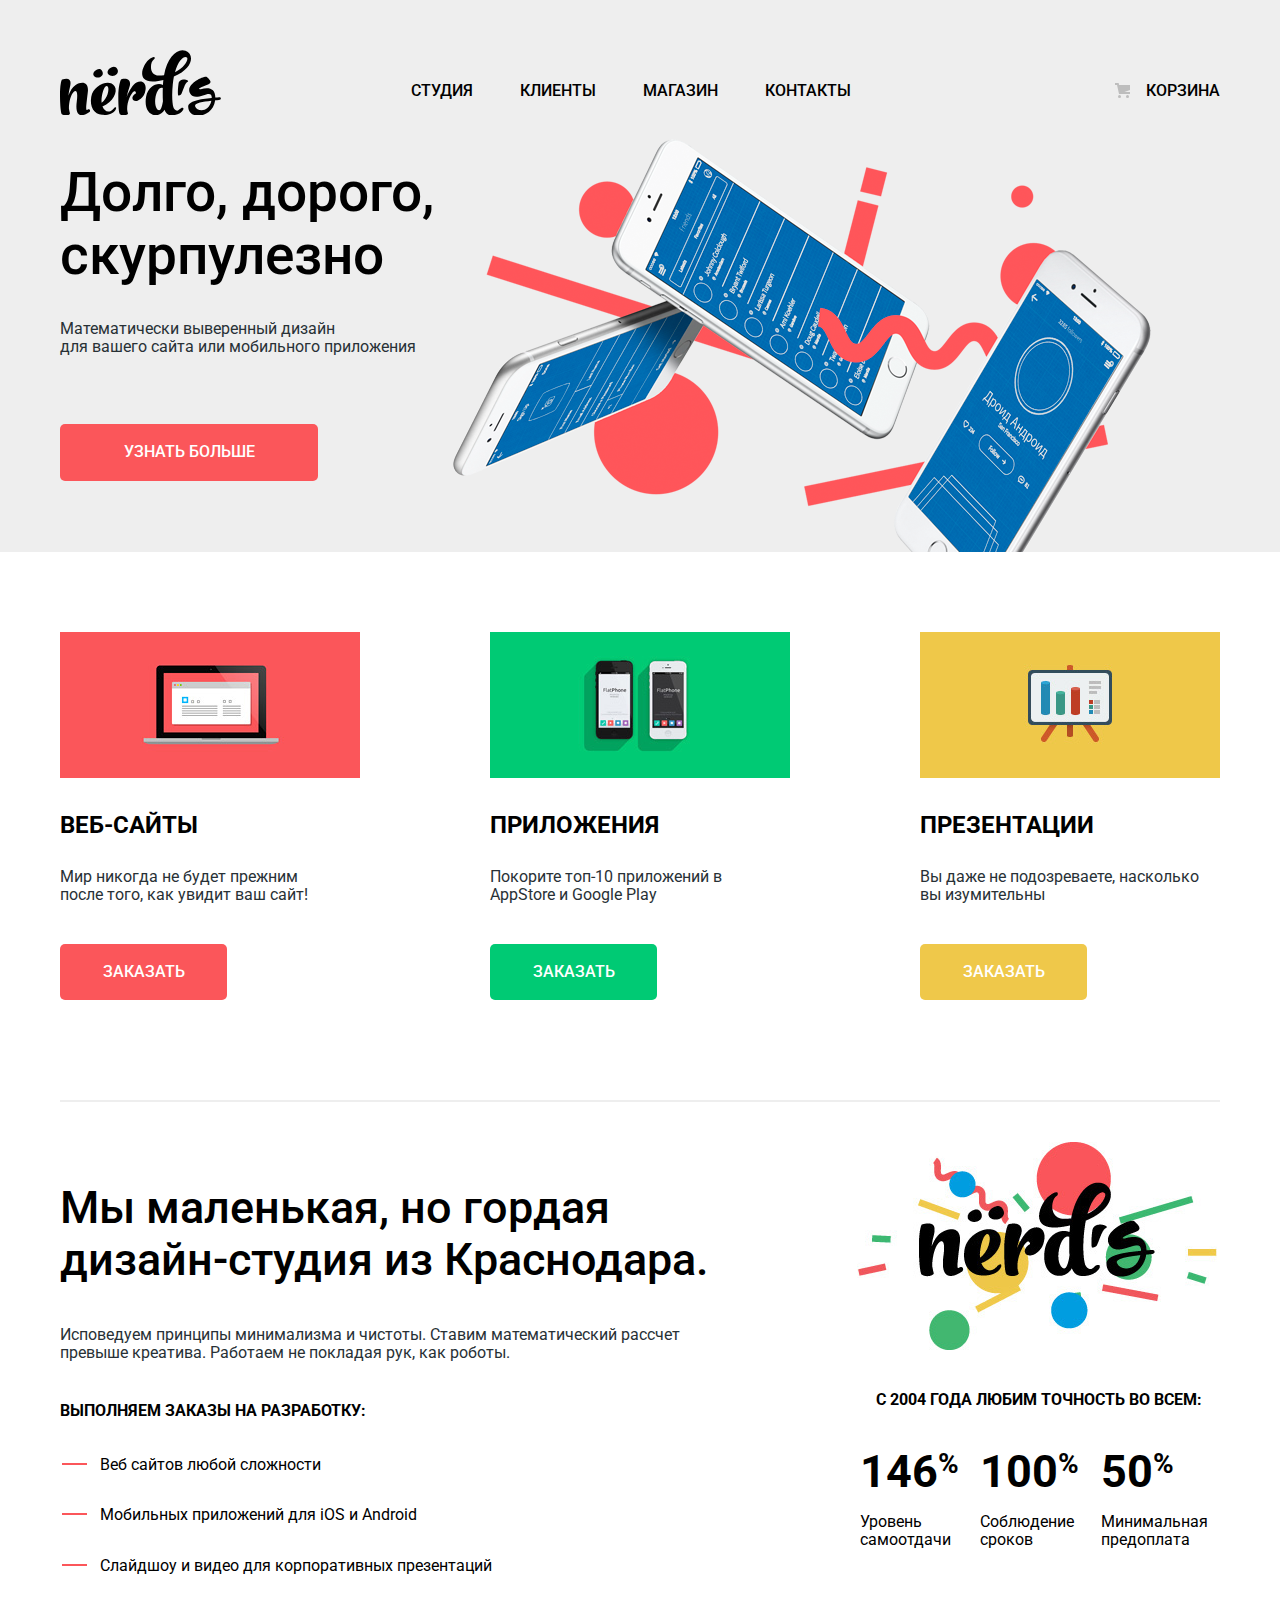
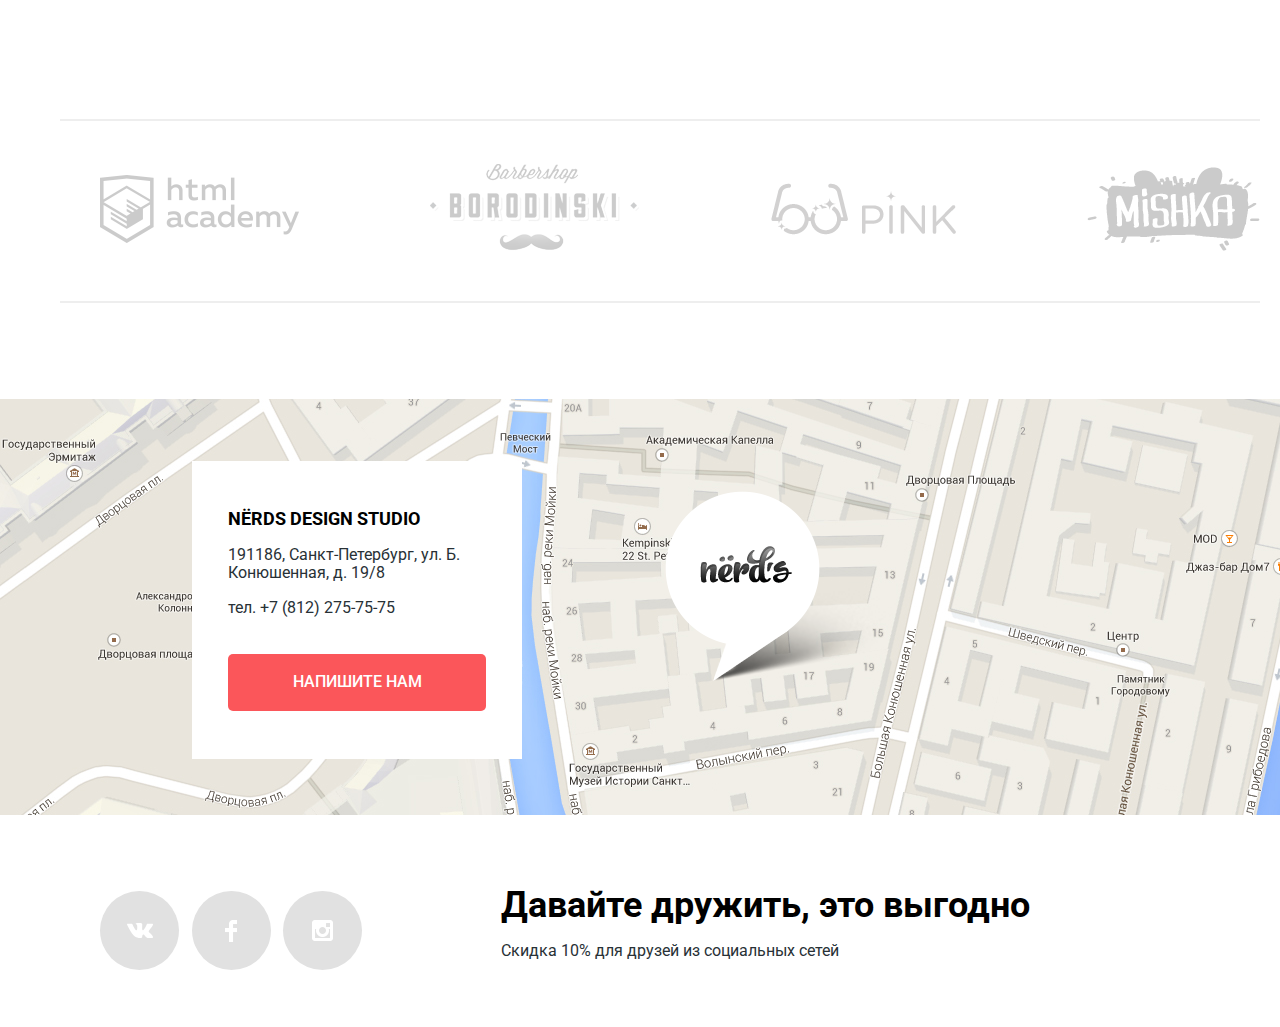
==== commit 0c17c8b0: "All avalilabes" ====
--- a/index.html
+++ b/index.html
@@ -26,7 +26,7 @@
 			<section id="main-slider">
 				<div class="main-slider__body">
 					<div class="main-slider__wrapper">
-						<h2>Долго, дорого, скурпулезно.</h2>
+						<h2>Долго, дорого, скурпулезно</h2>
 						<p>Математически выверенный дизайн<br>для вашего сайта или мобильного приложения</p>
 						<a class="btn" href="">Узнать больше</a>
 					</div>
@@ -173,7 +173,7 @@
 				</p>
 				<p>
 					<label for="form__email">Ваш e-mail:</label>
-					<input type="text" id="form__email" placeholder="Для отправки ответа">
+					<input type="email" id="form__email" placeholder="Для отправки ответа">
 				</p>
 			</div>
 			<p>
--- a/css/style.css
+++ b/css/style.css
@@ -106,6 +106,17 @@
   display: inherit;
   justify-content: flex-end;
   margin-top: 32px;
+  position: relative;
+}
+header nav .user-navigation__list:before {
+  content: "";
+  position: absolute;
+  top: 4%;
+  left: 41%;
+  width: 15px;
+  height: 15px;
+  opacity: 0.2;
+  background: url("../img/cart-icon.svg") no-repeat left center;
 }
 header nav .main-header__logo {
   width: 160px;
@@ -331,6 +342,13 @@
 }
 section#map .map__sticker a {
   justify-content: center;
+}
+section#map .map__sticker a:hover {
+  background-color: #e74246;
+}
+section#map .map__sticker a:active,
+section#map .map__sticker a:focus {
+  color: rgba(255, 255, 255, 0.3);
 }
 section#map .map__marker {
   position: absolute;
@@ -410,6 +428,9 @@
   font-size: 16px;
   font-weight: 400;
 }
+.modal__write-us input:invalid {
+  border-color: red;
+}
 .modal__write-us input:hover {
   border-color: #b4b9bb;
 }
